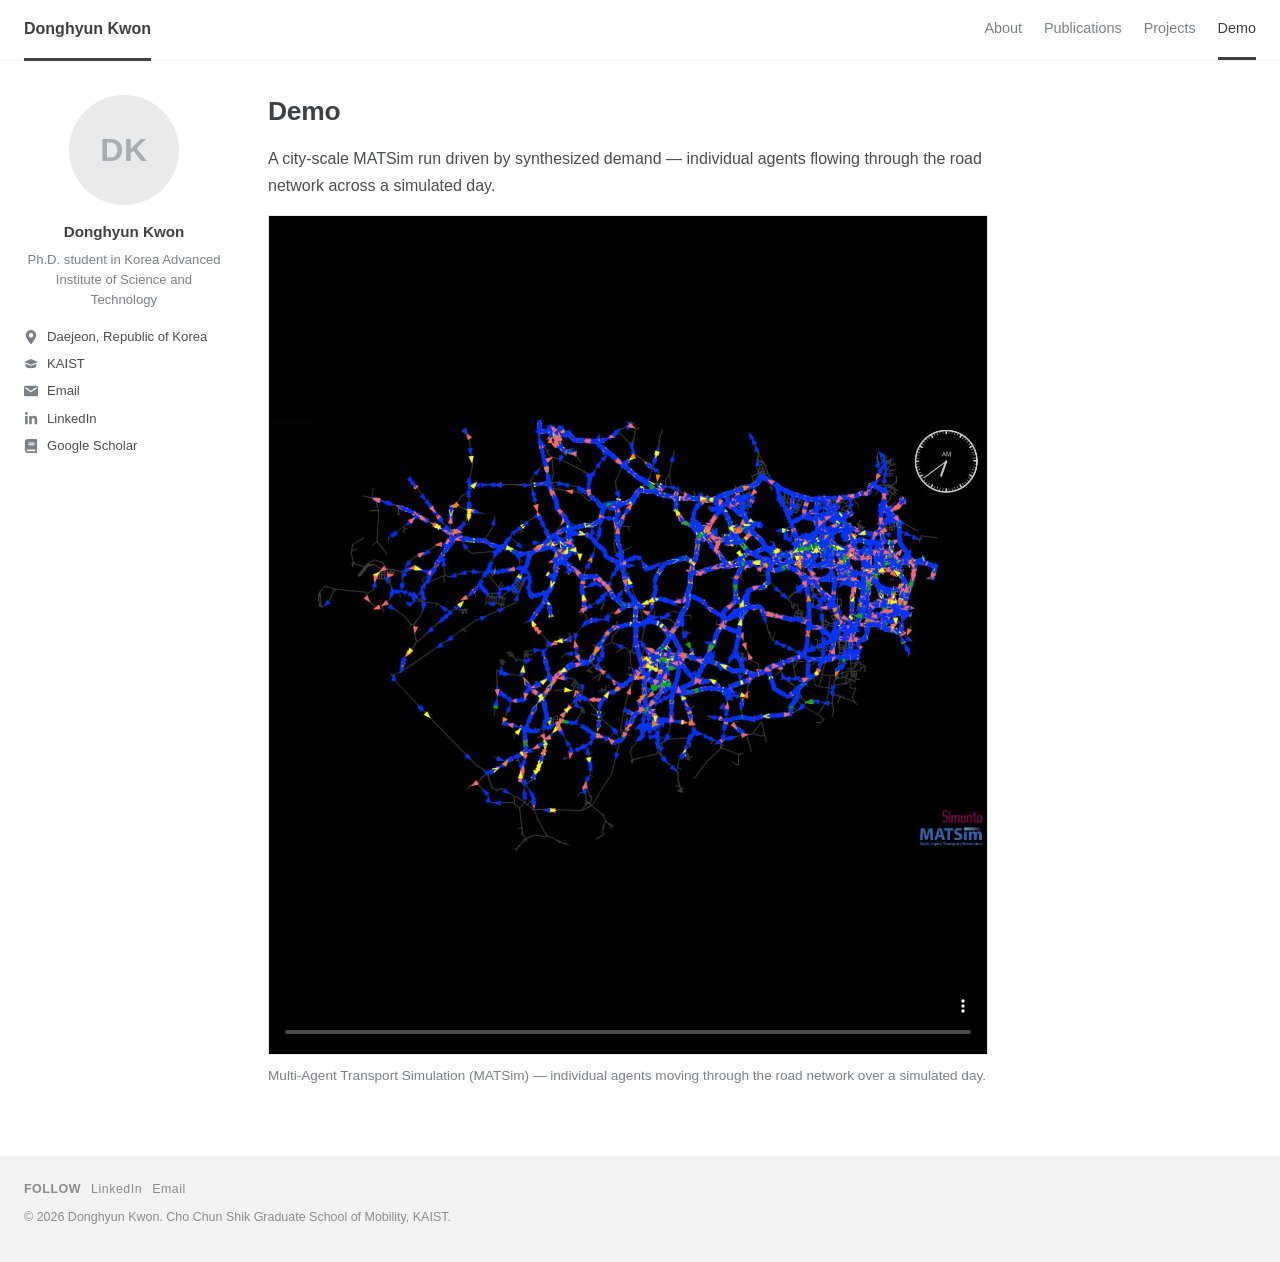
==== demo.html @ c32ca268 "Personal academic website Static multi-page site for Donghyun Kwon, Ph.D. student at the Cho Chun Sh" ====
<!DOCTYPE html>
<html lang="en">
<head>
  <meta charset="UTF-8" />
  <meta name="viewport" content="width=device-width, initial-scale=1.0" />
  <meta name="robots" content="noindex, nofollow, noarchive, nosnippet" />
  <title>Demo &mdash; Donghyun Kwon</title>
  <link rel="stylesheet" href="assets/css/style.css" />
</head>
<body>
  <header class="masthead">
    <div class="masthead__inner">
      <a href="index.html" class="site-title">Donghyun Kwon</a>
      <button class="nav-toggle" id="navToggle" aria-label="Toggle menu" aria-expanded="false">&#9776;</button>
      <nav class="masthead__nav" id="navLinks">
        <ul>
          <li><a href="index.html">About</a></li>
          <li><a href="publications.html">Publications</a></li>
          <li><a href="projects.html">Projects</a></li>
          <li><a href="demo.html" aria-current="page">Demo</a></li>
        </ul>
      </nav>
    </div>
  </header>

  <div class="wrap">
      <aside class="sidebar">
        <div class="author__avatar" aria-hidden="true">DK</div>
        <p class="author__name">Donghyun Kwon</p>
        <p class="author__bio">Ph.D. student in Korea Advanced Institute of Science and Technology</p>
        <ul class="author__links">
          <li><span><svg viewBox="0 0 384 512" aria-hidden="true"><path d="M192 0C86 0 0 86 0 192c0 87 117 243 168 307a30 30 0 0 0 48 0c51-64 168-220 168-307C384 86 298 0 192 0zm0 272a80 80 0 1 1 0-160 80 80 0 0 1 0 160z"/></svg>Daejeon, Republic of Korea</span></li>
          <li><span><svg viewBox="0 0 640 512" aria-hidden="true"><path d="M320 32 0 160l320 128 320-128L320 32zM80 240v128c0 44 108 80 240 80s240-36 240-80V240l-240 96L80 240z"/></svg>KAIST</span></li>
          <li><a href="mailto:dh.kwon@kaist.ac.kr"><svg viewBox="0 0 512 512" aria-hidden="true"><path d="M464 64H48A48 48 0 0 0 0 112v288a48 48 0 0 0 48 48h416a48 48 0 0 0 48-48V112a48 48 0 0 0-48-48zm0 96L256 300 48 160v-48l208 140 208-140v48z"/></svg>Email</a></li>
          <li><a href="https://www.linkedin.com/in/donghyun-kwon-551bbb235/" target="_blank" rel="noopener"><svg viewBox="0 0 448 512" aria-hidden="true"><path d="M100 448H7V149h93v299zM54 108a54 54 0 1 1 0-108 54 54 0 0 1 0 108zm394 340h-93V302c0-35-1-79-48-79-48 0-56 38-56 77v148h-93V149h90v41h1c12-24 43-49 89-49 95 0 113 63 113 144v163z"/></svg>LinkedIn</a></li>
          <li><a href="https://scholar.google.com/citations?user=mMZLFtIAAAAJ&amp;hl=ko" target="_blank" rel="noopener"><svg viewBox="0 0 448 512" aria-hidden="true"><path d="M448 360V24c0-13.3-10.7-24-24-24H96C43 0 0 43 0 96v320c0 53 43 96 96 96h328c13.3 0 24-10.7 24-24v-16c0-7.5-3.5-14.3-8.9-18.7-4.2-15.4-4.2-59.3 0-74.7 5.4-4.3 8.9-11.1 8.9-18.6zM128 134c0-3.3 2.7-6 6-6h212c3.3 0 6 2.7 6 6v20c0 3.3-2.7 6-6 6H134c-3.3 0-6-2.7-6-6v-20zm0 64c0-3.3 2.7-6 6-6h212c3.3 0 6 2.7 6 6v20c0 3.3-2.7 6-6 6H134c-3.3 0-6-2.7-6-6v-20zm253.4 250H96c-17.7 0-32-14.3-32-32 0-17.6 14.4-32 32-32h285.4c-1.9 17.1-1.9 46.9 0 64z"/></svg>Google Scholar</a></li>
        </ul>
      </aside>
    <main class="page">
      <h1 class="page__title">Demo</h1>
      <p class="page__lead">
        A city-scale MATSim run driven by synthesized demand &mdash; individual agents flowing through the
        road network across a simulated day.
      </p>
      <figure class="figure">
        <video poster="assets/video/matsim-poster.jpg" preload="none" controls loop muted playsinline width="1400" height="840">
          <source src="assets/video/matsim-demo.mp4" type="video/mp4" />
          Your browser cannot play this video.
          <a href="assets/video/matsim-demo.mp4">Download the MP4</a> instead.
        </video>
        <figcaption>
          Multi-Agent Transport Simulation (MATSim) &mdash; individual agents moving through the road
          network over a simulated day.
        </figcaption>
      </figure>
    </main>
  </div>

  <footer class="footer">
    <div class="footer__inner">
      <p class="footer__follow">Follow<a href="https://www.linkedin.com/in/donghyun-kwon-551bbb235/" target="_blank" rel="noopener">LinkedIn</a><a href="mailto:dh.kwon@kaist.ac.kr">Email</a></p>
      <p>&copy; <span id="year"></span> Donghyun Kwon. Cho Chun Shik Graduate School of Mobility, KAIST.</p>
    </div>
  </footer>

  <script src="assets/js/main.js"></script>
</body>
</html>
---- assets/css/style.css ----
/* ============================================================
   Donghyun Kwon — academic site
   Layout and typography follow the Academic Pages / Minimal
   Mistakes convention: a masthead, a fixed author sidebar, and
   a reading column capped for measure.
   ============================================================ */

:root {
  --text: #494e52;
  --heading: #3d4144;
  --muted: #7a8288;
  --faint: #898c8f;
  --link: #2e7f99;
  --link-hover: #1c5768;
  --border: #e6e8e8;
  --border-soft: #f2f3f3;
  --bg: #ffffff;
  --bg-footer: #f2f3f3;
  --sans: -apple-system, BlinkMacSystemFont, "Segoe UI", Roboto, "Helvetica Neue", Arial, sans-serif;
  --mono: ui-monospace, SFMono-Regular, Menlo, Consolas, monospace;
}

* { box-sizing: border-box; margin: 0; padding: 0; }
html { -webkit-text-size-adjust: 100%; }
body {
  font-family: var(--sans);
  font-size: 16px;
  line-height: 1.65;
  color: var(--text);
  background: var(--bg);
  -webkit-font-smoothing: antialiased;
}
img, video { max-width: 100%; display: block; }
a { color: var(--link); text-decoration: none; }
a:hover { color: var(--link-hover); text-decoration: underline; }

/* ---------- Masthead ---------- */
.masthead {
  border-bottom: 1px solid var(--border-soft);
  background: var(--bg);
  position: sticky; top: 0; z-index: 40;
}
.masthead__inner {
  max-width: 1280px; margin: 0 auto; padding: 0 24px;
  min-height: 55px; display: flex; align-items: center; gap: 28px;
}
.site-title {
  font-size: 1rem; font-weight: 700; color: var(--heading);
  padding: 16px 0; border-bottom: 3px solid var(--heading); margin-bottom: -1px;
  white-space: nowrap;
}
.site-title:hover { color: var(--heading); text-decoration: none; }
.masthead__nav { margin-left: auto; }
.masthead__nav ul { list-style: none; display: flex; gap: 22px; flex-wrap: wrap; }
.masthead__nav a {
  display: block; padding: 16px 0; font-size: 0.9rem; color: var(--muted);
  border-bottom: 3px solid transparent; margin-bottom: -1px;
}
.masthead__nav a:hover { color: var(--heading); text-decoration: none; }
.masthead__nav a[aria-current="page"] { color: var(--heading); border-bottom-color: var(--heading); }
.nav-toggle {
  display: none; margin-left: auto; background: none; border: 0;
  font-size: 1.4rem; line-height: 1; color: var(--muted); cursor: pointer; padding: 8px;
}

/* ---------- Page frame ---------- */
.wrap {
  max-width: 1280px; margin: 0 auto; padding: 34px 24px 60px;
  display: grid; grid-template-columns: 200px minmax(0, 1fr); gap: 44px;
  align-items: start;
}

/* ---------- Author sidebar ---------- */
.sidebar { position: sticky; top: 90px; font-size: 0.82rem; }
.author__avatar {
  width: 110px; height: 110px; border-radius: 50%; margin: 0 auto 14px;
  background: #e8eaec; color: #a7adb3;
  display: flex; align-items: center; justify-content: center;
  font-size: 2rem; font-weight: 700; letter-spacing: 0.02em;
}
.author__name {
  font-size: 0.95rem; font-weight: 700; color: var(--heading);
  text-align: center; margin-bottom: 6px;
}
.author__bio { color: var(--muted); text-align: center; margin-bottom: 18px; line-height: 1.5; }
.author__links { list-style: none; }
.author__links li { margin-bottom: 9px; }
.author__links a, .author__links span {
  display: flex; align-items: center; gap: 9px; color: var(--text); line-height: 1.4;
}
.author__links a:hover { color: var(--link); text-decoration: none; }
.author__links svg { flex: 0 0 14px; width: 14px; height: 14px; fill: var(--muted); }

/* ---------- Reading column ---------- */
.page { max-width: 720px; }
.page__title {
  font-size: 1.65rem; font-weight: 700; color: var(--heading);
  line-height: 1.25; margin-bottom: 18px; letter-spacing: -0.01em;
}
.page__lead { margin-bottom: 24px; }
.page h2 {
  font-size: 1.28rem; font-weight: 700; color: var(--heading);
  margin: 34px 0 4px; padding-bottom: 8px; border-bottom: 1px solid var(--border);
  letter-spacing: -0.01em;
}
.page h3 { font-size: 1.05rem; font-weight: 700; color: var(--heading); margin: 24px 0 6px; }
.page p { margin-bottom: 16px; }
.page ul, .page ol { margin: 0 0 16px 1.3em; }
.page li { margin-bottom: 6px; }
.page strong { color: var(--heading); font-weight: 600; }

/* Research areas — a plain list, generously spaced */
.areas { list-style: disc; margin: 18px 0 16px 1.4em; }
.areas li { margin-bottom: 12px; }

/* Compact listings — title on the bullet, source beneath it in grey */
.listing { list-style: disc; margin: 18px 0 16px 1.4em; }
.listing li { margin-bottom: 14px; }
.listing__title { display: block; }
.listing__meta {
  display: block; font-size: 0.82rem; color: #9aa0a6;
  line-height: 1.45; margin-top: 2px;
}
.listing__meta em { font-style: italic; }
.listing__meta a { color: #7b8288; }
.listing__meta a:hover { color: var(--link); }
.more { font-size: 0.88rem; margin-top: -4px; }

/* ---------- Publication entries ---------- */
.pub-list { list-style: none; margin: 0; }
.pub-list > li { padding: 20px 0; border-top: 1px solid var(--border-soft); }
.pub-list > li:first-child { border-top: 0; }
.pub__title {
  font-size: 1.05rem; font-weight: 700; color: var(--link);
  line-height: 1.35; margin-bottom: 6px;
}
.pub__title a { color: inherit; }
.pub__meta { margin-bottom: 8px; }
.pub__meta em { font-style: italic; }
.pub__note { margin-bottom: 8px; }
.pub__cite { font-size: 0.88rem; color: var(--muted); margin-bottom: 8px; }
.pub__links { font-size: 0.88rem; }
.pub__links a + a::before { content: " | "; color: var(--border); }

.award-list { list-style: none; margin: 0; }
.award-list li {
  padding: 11px 0; border-top: 1px solid var(--border-soft);
  display: grid; grid-template-columns: 56px 1fr; gap: 12px;
}
.award-list li:first-child { border-top: 0; }
.award-list .yr { color: var(--muted); font-size: 0.9rem; }

/* ---------- Demo ---------- */
.figure { margin: 0 0 8px; }
.figure video { width: 100%; background: #000; border: 1px solid var(--border); }
.figure figcaption { font-size: 0.85rem; color: var(--muted); padding-top: 10px; }

/* ---------- Footer ---------- */
.footer { background: var(--bg-footer); border-top: 1px solid var(--border-soft); }
.footer__inner {
  max-width: 1280px; margin: 0 auto; padding: 22px 24px 34px;
  font-size: 0.78rem; color: var(--faint);
}
.footer__follow { margin-bottom: 8px; letter-spacing: 0.04em; text-transform: uppercase; font-weight: 600; }
.footer__follow a { color: var(--faint); margin-left: 10px; text-transform: none; font-weight: 400; }
.footer__follow a:hover { color: var(--link); }

/* ---------- Responsive ---------- */
@media (max-width: 900px) {
  .wrap { grid-template-columns: 1fr; gap: 28px; padding-top: 26px; }
  .sidebar {
    position: static; display: grid; grid-template-columns: 110px 1fr;
    gap: 20px; align-items: center;
    padding-bottom: 22px; border-bottom: 1px solid var(--border-soft);
  }
  .author__avatar { margin: 0; }
  .author__name, .author__bio { text-align: left; }
  .author__links { display: flex; flex-wrap: wrap; gap: 6px 18px; }
  .author__links li { margin-bottom: 0; }
}
@media (max-width: 680px) {
  .nav-toggle { display: block; }
  .masthead__nav { flex-basis: 100%; margin-left: 0; display: none; }
  .masthead__nav.open { display: block; }
  .masthead__inner { flex-wrap: wrap; }
  .masthead__nav ul { flex-direction: column; gap: 0; padding-bottom: 10px; }
  .masthead__nav a { padding: 9px 0; border-bottom: 0; }
  .masthead__nav a[aria-current="page"] { border-bottom: 0; }
  .sidebar { grid-template-columns: 1fr; }
  .author__avatar { margin: 0 auto; }
  .author__name, .author__bio { text-align: center; }
}
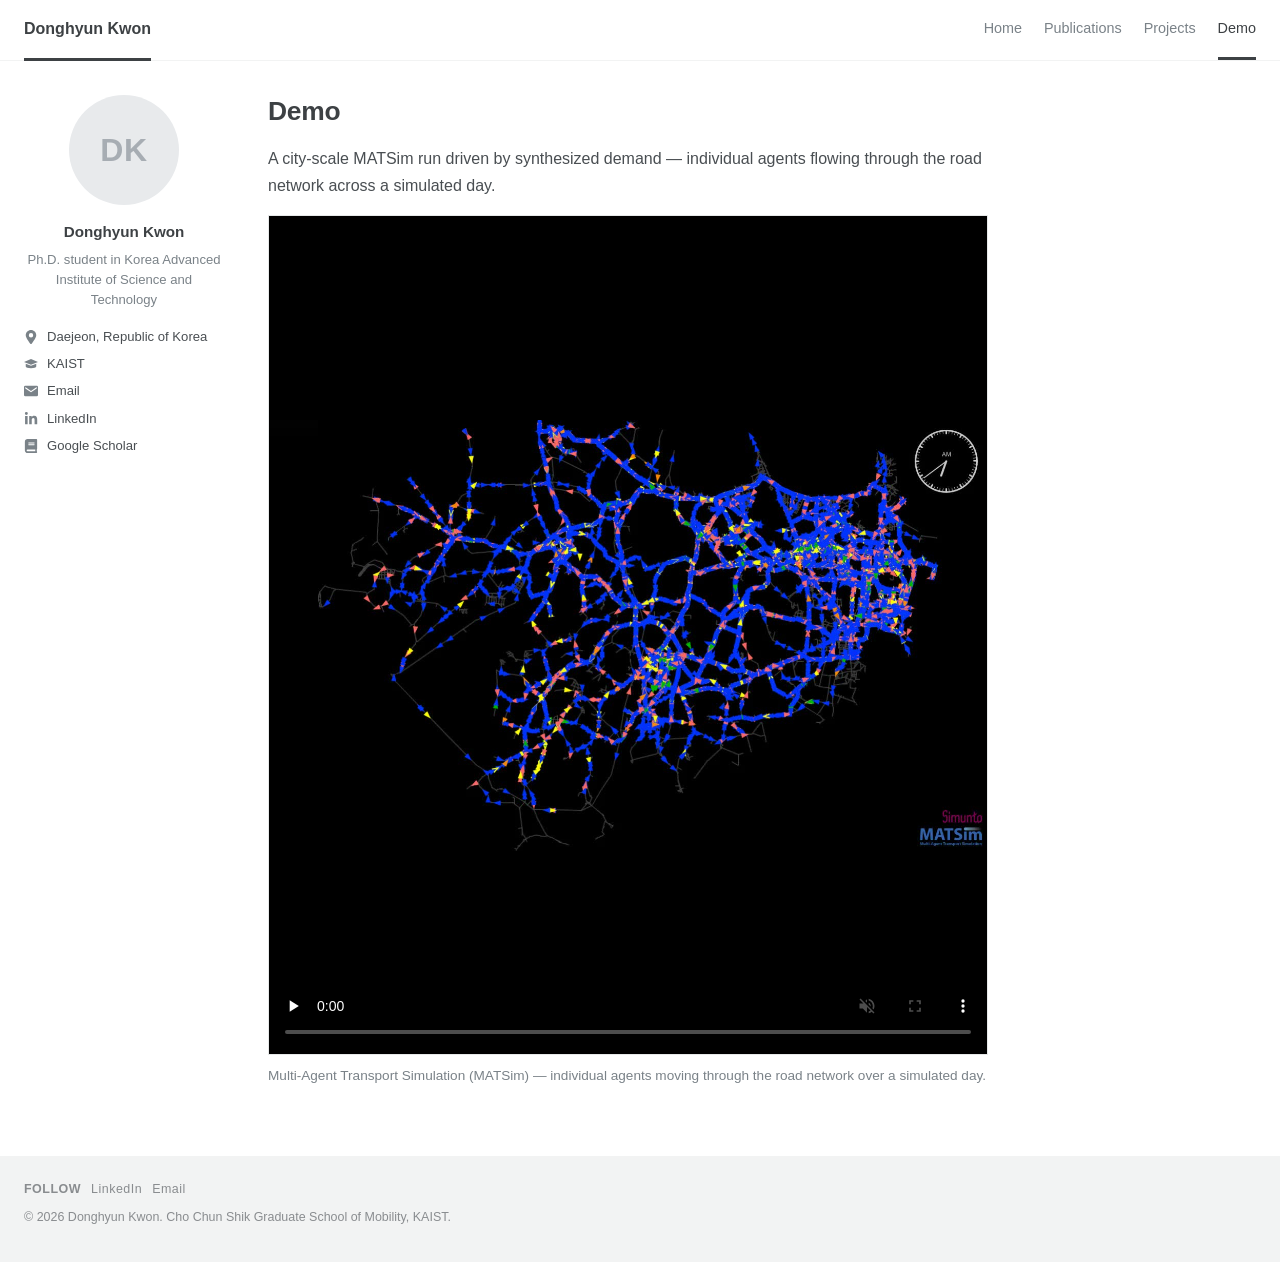
==== commit ab09a0e6: "Label the first nav item 'Home'" ====
--- a/demo.html
+++ b/demo.html
@@ -14,7 +14,7 @@
       <button class="nav-toggle" id="navToggle" aria-label="Toggle menu" aria-expanded="false">&#9776;</button>
       <nav class="masthead__nav" id="navLinks">
         <ul>
-          <li><a href="index.html">About</a></li>
+          <li><a href="index.html">Home</a></li>
           <li><a href="publications.html">Publications</a></li>
           <li><a href="projects.html">Projects</a></li>
           <li><a href="demo.html" aria-current="page">Demo</a></li>
